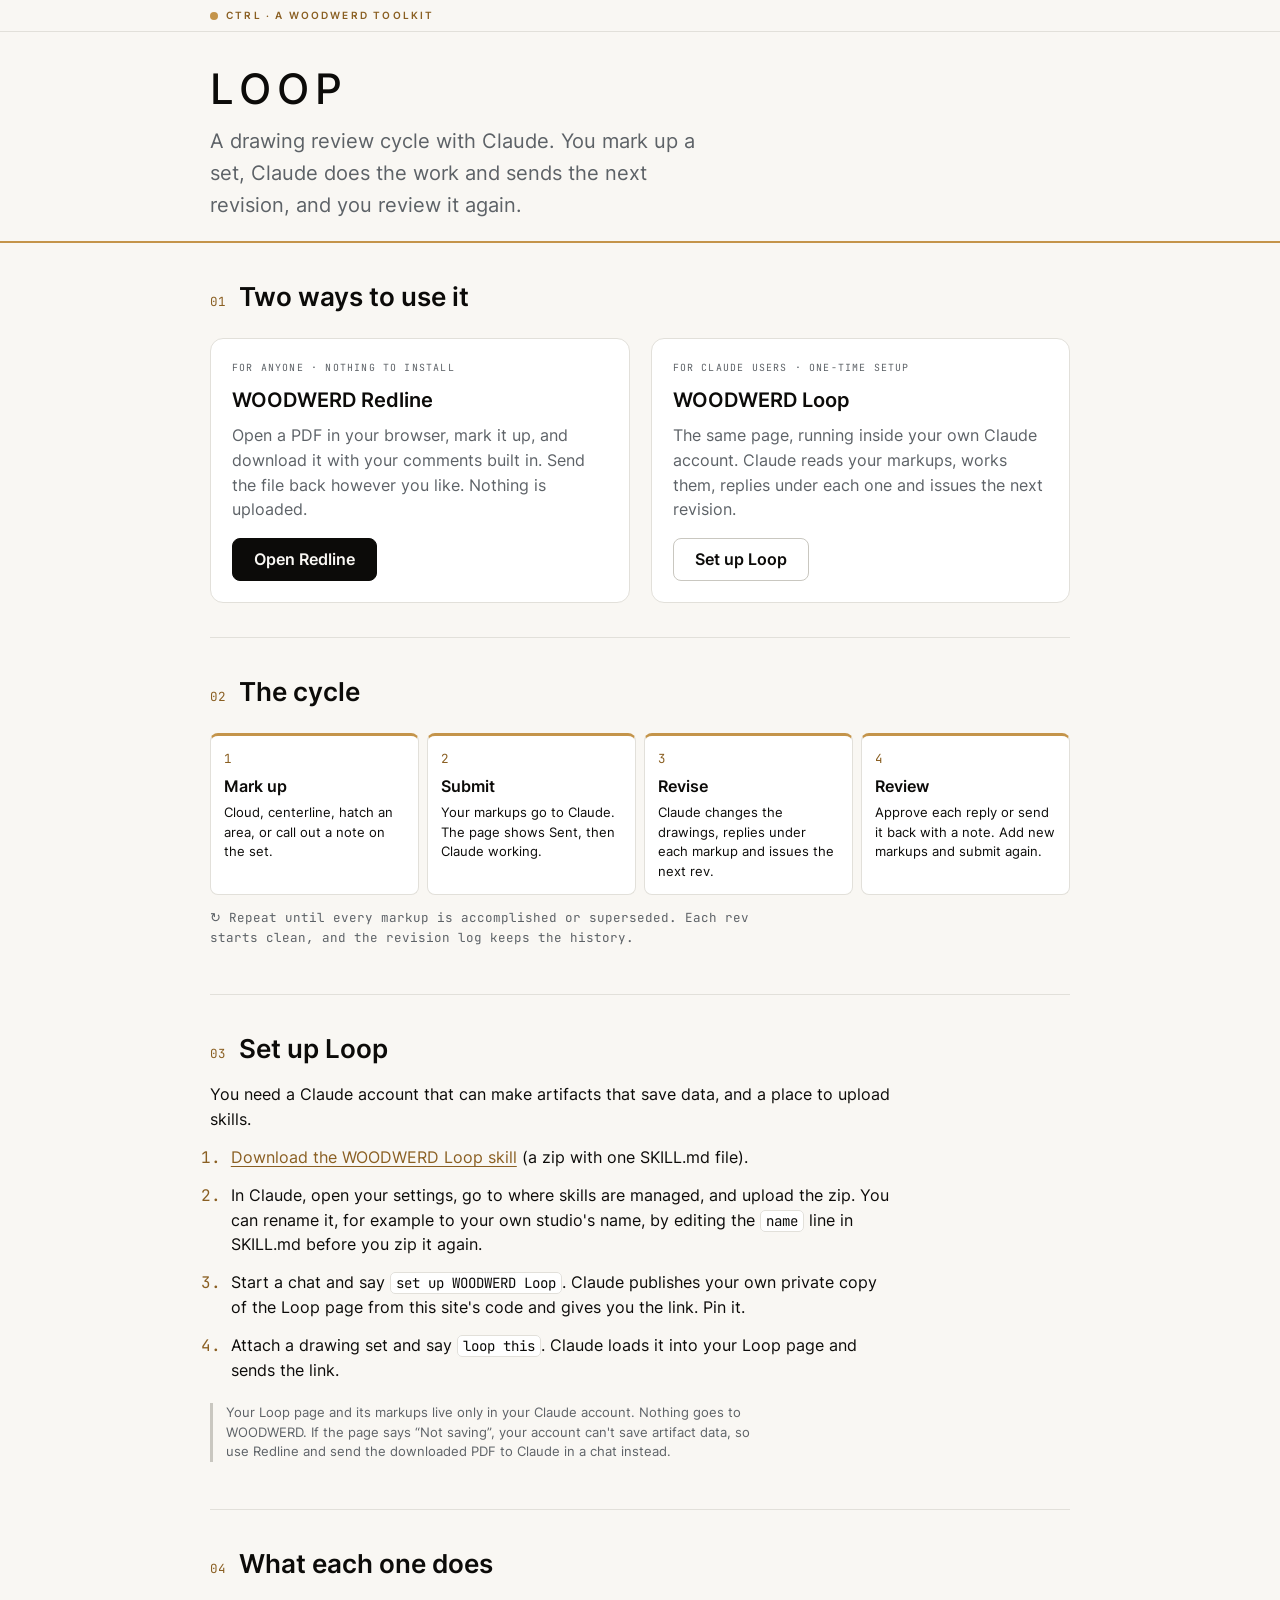
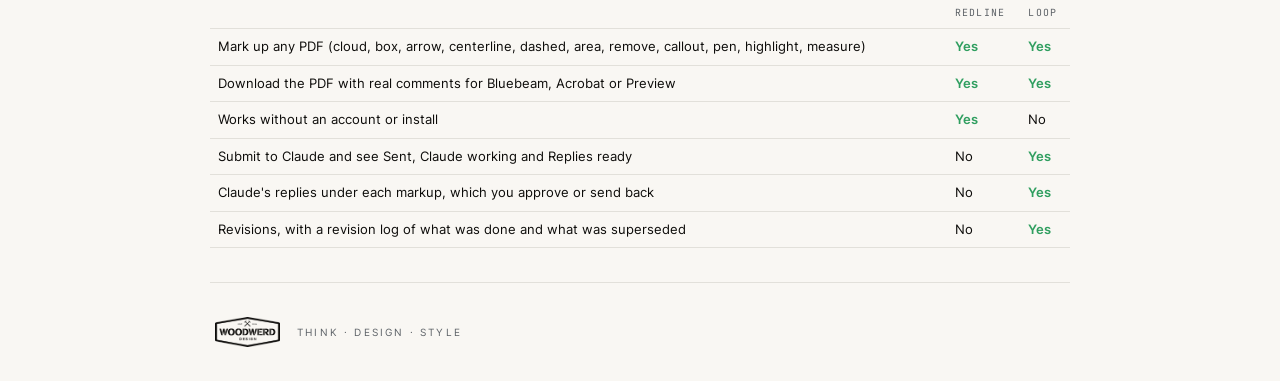
==== loop/index.html @ b903b0ae "Add the WOODWERD Loop page and installable skill loop/ explains Redline vs Loop, the review cycle, a" ====
<!doctype html>
<html lang="en">
<head>
<meta charset="utf-8">
<meta name="viewport" content="width=device-width,initial-scale=1,viewport-fit=cover">
<title>WOODWERD Loop</title>
<meta name="description" content="WOODWERD Loop: a drawing review cycle with Claude. Mark up, submit, get the next revision, repeat.">
<meta name="robots" content="noindex">
<style>
@font-face{font-family:"Inter";font-weight:400;font-display:swap;src:url("../fonts/inter-latin-400-normal.woff2") format("woff2")}
@font-face{font-family:"Inter";font-weight:500;font-display:swap;src:url("../fonts/inter-latin-500-normal.woff2") format("woff2")}
@font-face{font-family:"Inter";font-weight:600;font-display:swap;src:url("../fonts/inter-latin-600-normal.woff2") format("woff2")}
@font-face{font-family:"JetBrains Mono";font-weight:400;font-display:swap;src:url("../fonts/jetbrains-mono-latin-400-normal.woff2") format("woff2")}
:root{
  --accent:#C4944A; --accent-text:#8A5F22; --accent-tint:#F0E2C8;
  --ground:#F9F7F3; --surface:#FFFFFF; --ink:#0C0B09; --ink-soft:#5D6267; --line:#E2E0DA; --line-strong:#C9C7C0; --on-ink:#F9F7F3; --ok:#2F9E5F;
  --sans:"Inter",system-ui,-apple-system,"Segoe UI",Roboto,sans-serif; --mono:"JetBrains Mono",ui-monospace,Menlo,Consolas,monospace;
  --b:16px; --t-micro:calc(var(--b)*.618); --t-cap:calc(var(--b)*.786); --t-h3:calc(var(--b)*1.272); --t-h2:calc(var(--b)*1.618); --t-h1:calc(var(--b)*2.618);
  --s5:5px; --s8:8px; --s13:13px; --s21:21px; --s34:34px; --s55:55px; --r-ctl:8px; --r-box:13px;
}
@media (prefers-color-scheme:dark){:root:not([data-theme="light"]){--accent-text:#D4A85E;--accent-tint:#3A2E16;--ground:#141311;--surface:#1C1A17;--ink:#ECEAE6;--ink-soft:#A3A8AD;--line:#2A2C2F;--line-strong:#3A3D41;--on-ink:#141311;color-scheme:dark}}
:root[data-theme="dark"]{--accent-text:#D4A85E;--accent-tint:#3A2E16;--ground:#141311;--surface:#1C1A17;--ink:#ECEAE6;--ink-soft:#A3A8AD;--line:#2A2C2F;--line-strong:#3A3D41;--on-ink:#141311;color-scheme:dark}
*{box-sizing:border-box}
body{margin:0;background:var(--ground);color:var(--ink);font-family:var(--sans);font-size:var(--b);line-height:1.55}
a{color:var(--accent-text);text-decoration-thickness:1px;text-underline-offset:3px}
:focus-visible{outline:2px solid var(--accent);outline-offset:2px}
.gut{padding-inline:max(16px,env(safe-area-inset-left,0px))}
.wrap{max-width:860px;margin:0 auto}
.strip{border-bottom:1px solid var(--line);font-size:var(--t-cap);padding-block:var(--s8)}
.kit{font-size:var(--t-micro);letter-spacing:.22em;text-transform:uppercase;color:var(--accent-text);font-weight:600;display:flex;align-items:center;gap:var(--s8)}
.dot{width:8px;height:8px;border-radius:50%;background:var(--accent);display:inline-block}
header.hero{border-bottom:2px solid var(--accent);padding-block:var(--s34) var(--s21)}
h1{font-size:var(--t-h1);letter-spacing:.14em;font-weight:500;margin:0;line-height:1.1}
.lede{font-size:var(--t-h3);color:var(--ink-soft);margin:var(--s13) 0 0;max-width:40ch}
section{padding-block:var(--s34);border-bottom:1px solid var(--line)}
h2{font-size:var(--t-h2);font-weight:600;margin:0 0 var(--s13);display:flex;gap:var(--s13);align-items:baseline}
h2 .no{font-family:var(--mono);font-size:var(--t-cap);color:var(--accent-text);font-weight:400}
p{margin:0 0 var(--s13);max-width:68ch}
.pair{display:grid;grid-template-columns:1fr 1fr;gap:var(--s21);margin-top:var(--s21)}
.card{background:var(--surface);border:1px solid var(--line);border-radius:var(--r-box);padding:var(--s21);display:grid;gap:var(--s8);align-content:start}
.card h3{margin:0;font-size:var(--t-h3);font-weight:600}
.card .who{font-family:var(--mono);font-size:var(--t-micro);letter-spacing:.12em;text-transform:uppercase;color:var(--ink-soft)}
.card p{margin:0;color:var(--ink-soft)}
.btn{display:inline-flex;align-items:center;gap:var(--s8);border:1px solid var(--ink);background:var(--ink);color:var(--on-ink);border-radius:var(--r-ctl);padding:var(--s8) var(--s21);font-weight:600;text-decoration:none;justify-self:start;margin-top:var(--s8)}
.btn.ghost{background:transparent;color:var(--ink);border-color:var(--line-strong)}
.cycle{display:grid;grid-template-columns:repeat(4,1fr);gap:var(--s8);margin:var(--s21) 0 0;padding:0;list-style:none;counter-reset:c}
.cycle li{background:var(--surface);border:1px solid var(--line);border-top:3px solid var(--accent);border-radius:var(--r-ctl);padding:var(--s13);font-size:var(--t-cap);counter-increment:c}
.cycle li::before{content:counter(c);display:block;font-family:var(--mono);color:var(--accent-text);margin-bottom:var(--s5)}
.cycle li b{display:block;font-size:var(--b);margin-bottom:var(--s5)}
.back{font-family:var(--mono);font-size:var(--t-cap);color:var(--ink-soft);margin-top:var(--s13)}
ol.steps{padding-left:1.3em;margin:var(--s13) 0 0;display:grid;gap:var(--s13);max-width:68ch}
ol.steps li::marker{font-family:var(--mono);color:var(--accent-text)}
code,kbd{font-family:var(--mono);font-size:.88em;background:var(--surface);border:1px solid var(--line);border-radius:5px;padding:1px 5px}
.note{font-size:var(--t-cap);color:var(--ink-soft);border-left:3px solid var(--line-strong);padding-left:var(--s13);margin-top:var(--s21)}
table{border-collapse:collapse;width:100%;font-size:var(--t-cap);margin-top:var(--s13)}
th,td{text-align:left;padding:var(--s8);border-bottom:1px solid var(--line);vertical-align:top}
th{font-family:var(--mono);font-weight:400;font-size:var(--t-micro);letter-spacing:.12em;text-transform:uppercase;color:var(--ink-soft)}
td.y{color:var(--ok);font-weight:600}
footer{padding-block:var(--s34);font-size:var(--t-cap);color:var(--ink-soft);display:flex;gap:var(--s13);align-items:center;flex-wrap:wrap}
.badge{width:74px;height:30px;background:var(--ink);-webkit-mask:url("../img/woodwerd-badge.png") center/contain no-repeat;mask:url("../img/woodwerd-badge.png") center/contain no-repeat}
.tag{font-size:var(--t-micro);letter-spacing:.22em;text-transform:uppercase}
@media (max-width:700px){.pair{grid-template-columns:1fr}.cycle{grid-template-columns:1fr 1fr}:root{--t-h1:calc(var(--b)*2)}}
</style>
</head>
<body>
<div class="strip gut"><div class="wrap"><span class="kit"><span class="dot" aria-hidden="true"></span>Ctrl · a WOODWERD toolkit</span></div></div>
<header class="hero gut"><div class="wrap">
  <h1>LOOP</h1>
  <p class="lede">A drawing review cycle with Claude. You mark up a set, Claude does the work and sends the next revision, and you review it again.</p>
</div></header>
<main class="gut"><div class="wrap">

<section>
  <h2><span class="no">01</span>Two ways to use it</h2>
  <div class="pair">
    <div class="card">
      <span class="who">For anyone · nothing to install</span>
      <h3>WOODWERD Redline</h3>
      <p>Open a PDF in your browser, mark it up, and download it with your comments built in. Send the file back however you like. Nothing is uploaded.</p>
      <a class="btn" href="../">Open Redline</a>
    </div>
    <div class="card">
      <span class="who">For Claude users · one-time setup</span>
      <h3>WOODWERD Loop</h3>
      <p>The same page, running inside your own Claude account. Claude reads your markups, works them, replies under each one and issues the next revision.</p>
      <a class="btn ghost" href="#install">Set up Loop</a>
    </div>
  </div>
</section>

<section>
  <h2><span class="no">02</span>The cycle</h2>
  <ol class="cycle">
    <li><b>Mark up</b>Cloud, centerline, hatch an area, or call out a note on the set.</li>
    <li><b>Submit</b>Your markups go to Claude. The page shows Sent, then Claude working.</li>
    <li><b>Revise</b>Claude changes the drawings, replies under each markup and issues the next rev.</li>
    <li><b>Review</b>Approve each reply or send it back with a note. Add new markups and submit again.</li>
  </ol>
  <p class="back">↻ Repeat until every markup is accomplished or superseded. Each rev starts clean, and the revision log keeps the history.</p>
</section>

<section id="install">
  <h2><span class="no">03</span>Set up Loop</h2>
  <p>You need a Claude account that can make artifacts that save data, and a place to upload skills.</p>
  <ol class="steps">
    <li><a href="woodwerd-loop.zip" download>Download the WOODWERD Loop skill</a> (a zip with one SKILL.md file).</li>
    <li>In Claude, open your settings, go to where skills are managed, and upload the zip. You can rename it, for example to your own studio's name, by editing the <code>name</code> line in SKILL.md before you zip it again.</li>
    <li>Start a chat and say <kbd>set up WOODWERD Loop</kbd>. Claude publishes your own private copy of the Loop page from this site's code and gives you the link. Pin it.</li>
    <li>Attach a drawing set and say <kbd>loop this</kbd>. Claude loads it into your Loop page and sends the link.</li>
  </ol>
  <p class="note">Your Loop page and its markups live only in your Claude account. Nothing goes to WOODWERD. If the page says “Not saving”, your account can't save artifact data, so use Redline and send the downloaded PDF to Claude in a chat instead.</p>
</section>

<section>
  <h2><span class="no">04</span>What each one does</h2>
  <table>
    <thead><tr><th></th><th>Redline</th><th>Loop</th></tr></thead>
    <tbody>
      <tr><td>Mark up any PDF (cloud, box, arrow, centerline, dashed, area, remove, callout, pen, highlight, measure)</td><td class="y">Yes</td><td class="y">Yes</td></tr>
      <tr><td>Download the PDF with real comments for Bluebeam, Acrobat or Preview</td><td class="y">Yes</td><td class="y">Yes</td></tr>
      <tr><td>Works without an account or install</td><td class="y">Yes</td><td>No</td></tr>
      <tr><td>Submit to Claude and see Sent, Claude working and Replies ready</td><td>No</td><td class="y">Yes</td></tr>
      <tr><td>Claude's replies under each markup, which you approve or send back</td><td>No</td><td class="y">Yes</td></tr>
      <tr><td>Revisions, with a revision log of what was done and what was superseded</td><td>No</td><td class="y">Yes</td></tr>
    </tbody>
  </table>
</section>

</div></main>
<footer class="gut"><div class="wrap" style="display:flex;gap:13px;align-items:center;width:100%"><a href="https://woodwerd.com" aria-label="WOODWERD, woodwerd.com" style="display:flex;gap:13px;align-items:center;color:inherit;text-decoration:none"><span class="badge" aria-hidden="true"></span><span class="tag">Think · Design · Style</span></a></div></footer>
</body>
</html>
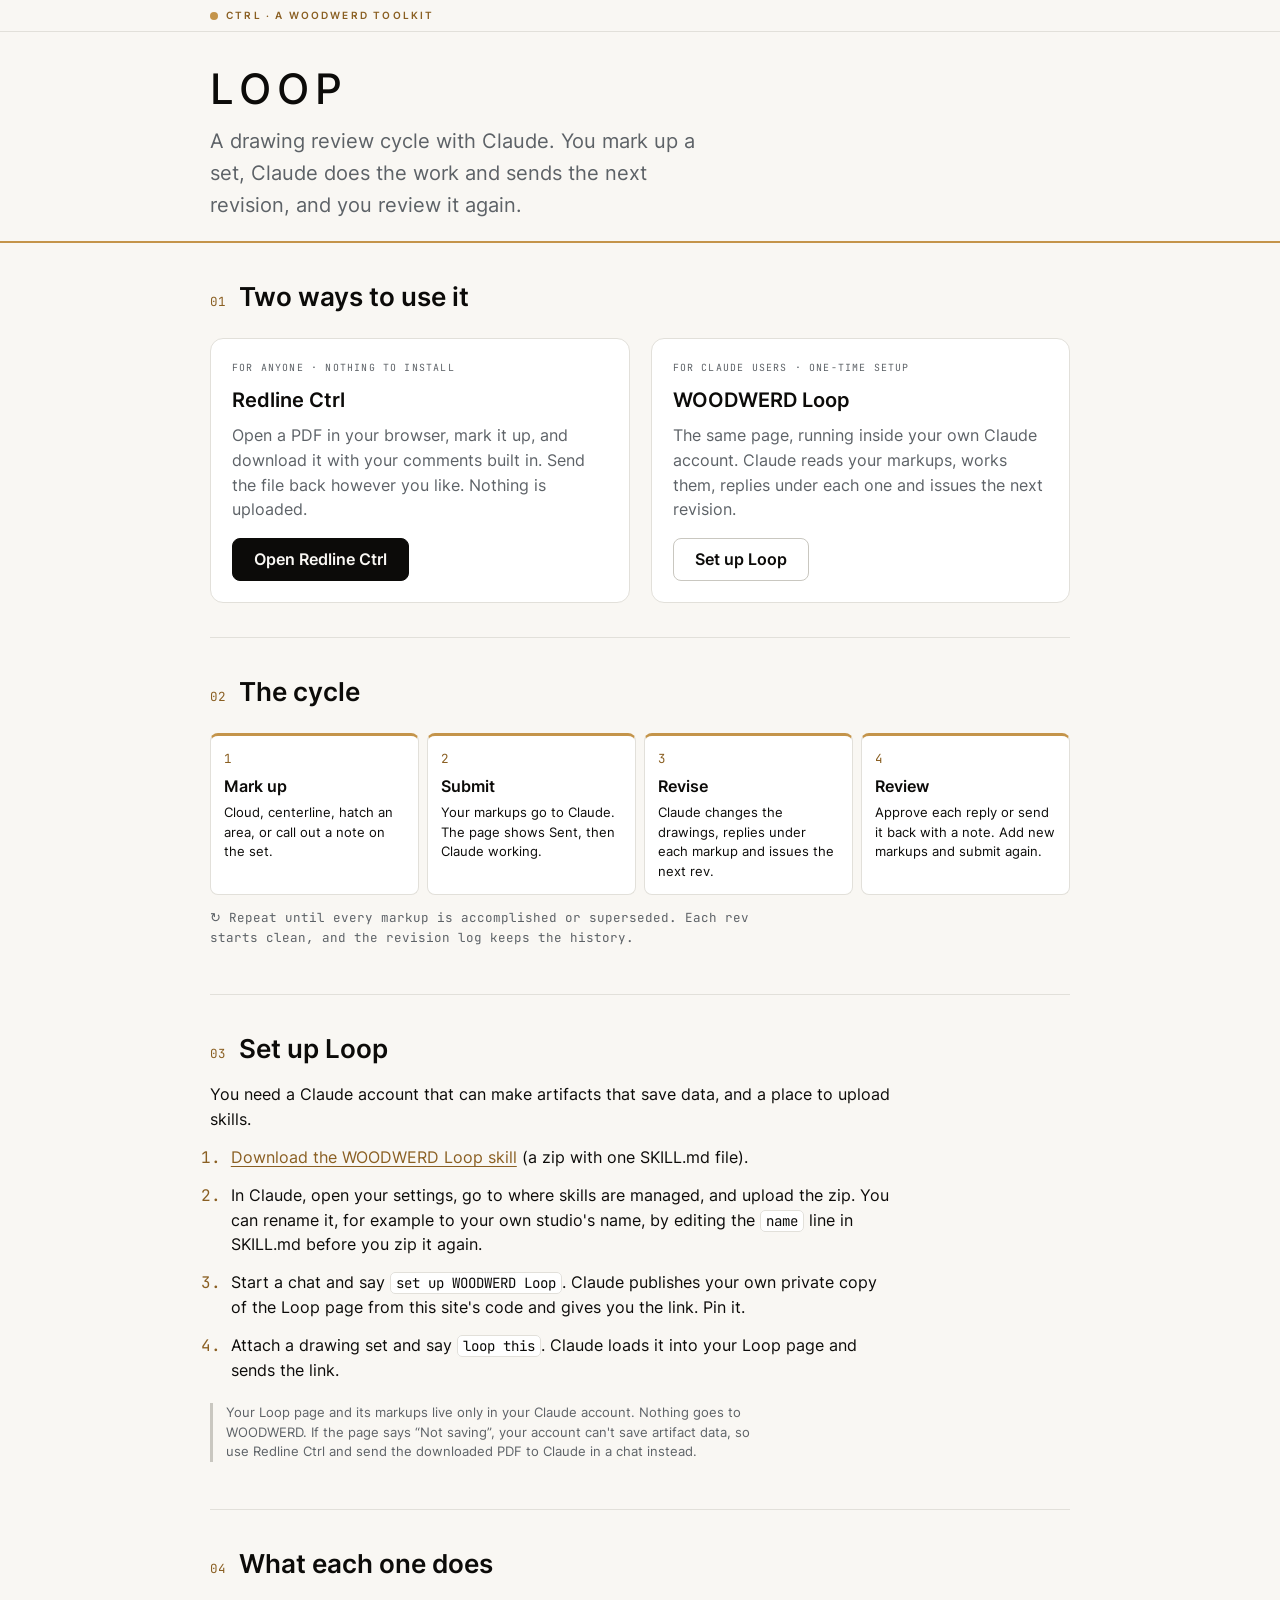
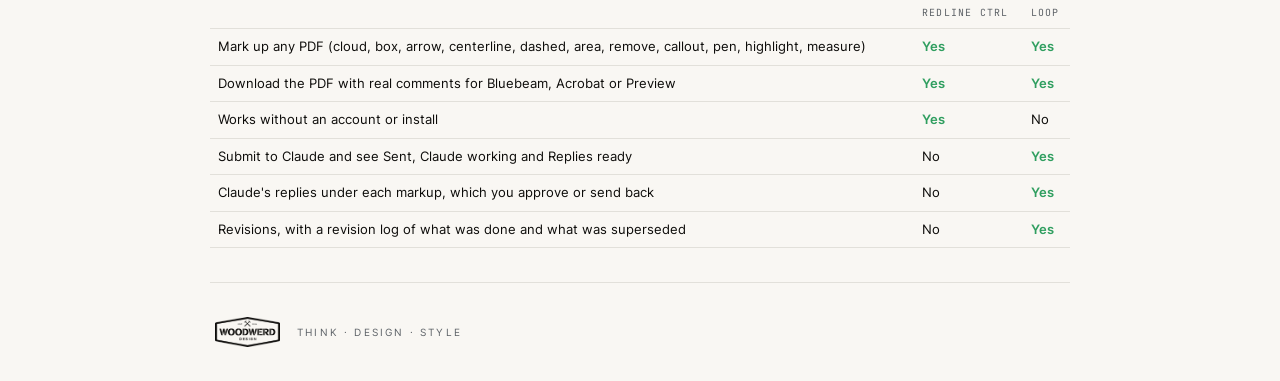
==== commit a0ffd1a3: "Name the public tool Redline Ctrl Co-Authored-By: Claude Opus 5.5 <noreply@anthropic.com> Claude-Ses" ====
--- a/loop/index.html
+++ b/loop/index.html
@@ -75,9 +75,9 @@
   <div class="pair">
     <div class="card">
       <span class="who">For anyone · nothing to install</span>
-      <h3>WOODWERD Redline</h3>
+      <h3>Redline Ctrl</h3>
       <p>Open a PDF in your browser, mark it up, and download it with your comments built in. Send the file back however you like. Nothing is uploaded.</p>
-      <a class="btn" href="../">Open Redline</a>
+      <a class="btn" href="../">Open Redline Ctrl</a>
     </div>
     <div class="card">
       <span class="who">For Claude users · one-time setup</span>
@@ -108,13 +108,13 @@
     <li>Start a chat and say <kbd>set up WOODWERD Loop</kbd>. Claude publishes your own private copy of the Loop page from this site's code and gives you the link. Pin it.</li>
     <li>Attach a drawing set and say <kbd>loop this</kbd>. Claude loads it into your Loop page and sends the link.</li>
   </ol>
-  <p class="note">Your Loop page and its markups live only in your Claude account. Nothing goes to WOODWERD. If the page says “Not saving”, your account can't save artifact data, so use Redline and send the downloaded PDF to Claude in a chat instead.</p>
+  <p class="note">Your Loop page and its markups live only in your Claude account. Nothing goes to WOODWERD. If the page says “Not saving”, your account can't save artifact data, so use Redline Ctrl and send the downloaded PDF to Claude in a chat instead.</p>
 </section>
 
 <section>
   <h2><span class="no">04</span>What each one does</h2>
   <table>
-    <thead><tr><th></th><th>Redline</th><th>Loop</th></tr></thead>
+    <thead><tr><th></th><th>Redline Ctrl</th><th>Loop</th></tr></thead>
     <tbody>
       <tr><td>Mark up any PDF (cloud, box, arrow, centerline, dashed, area, remove, callout, pen, highlight, measure)</td><td class="y">Yes</td><td class="y">Yes</td></tr>
       <tr><td>Download the PDF with real comments for Bluebeam, Acrobat or Preview</td><td class="y">Yes</td><td class="y">Yes</td></tr>
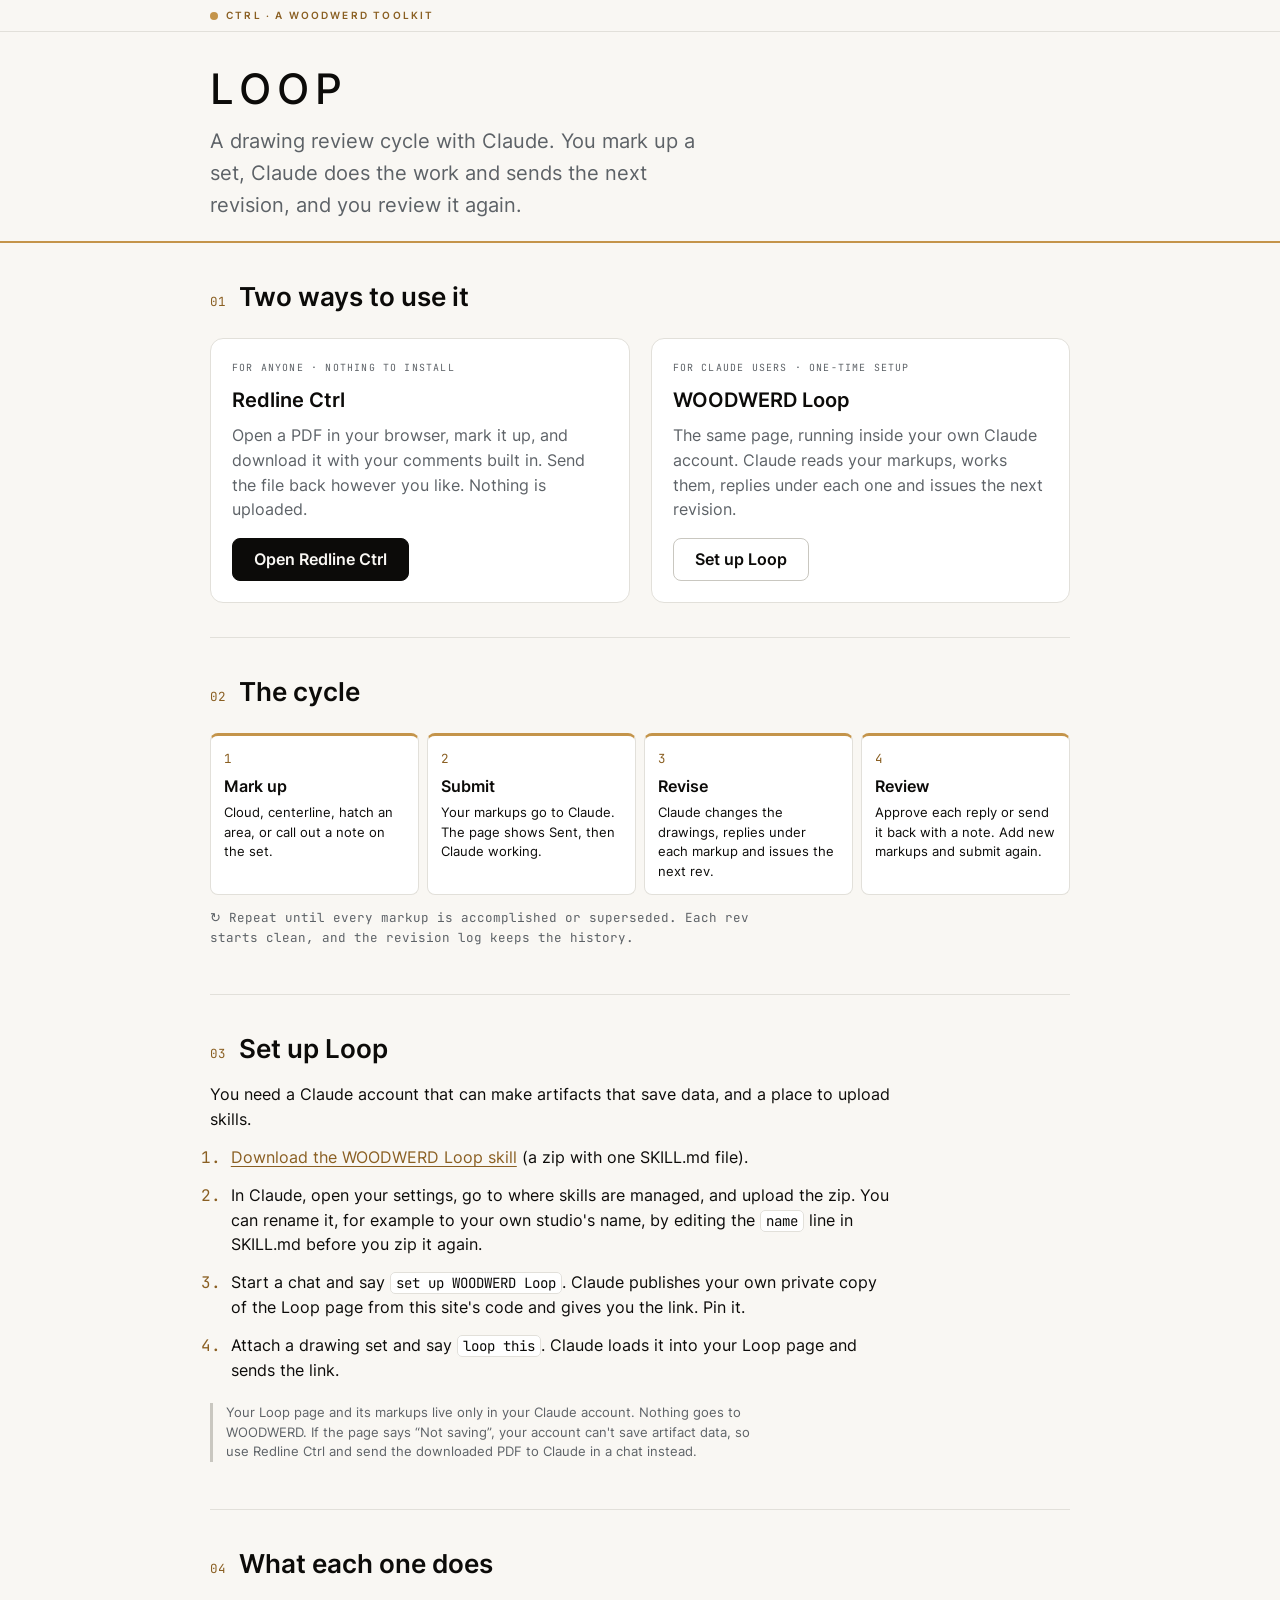
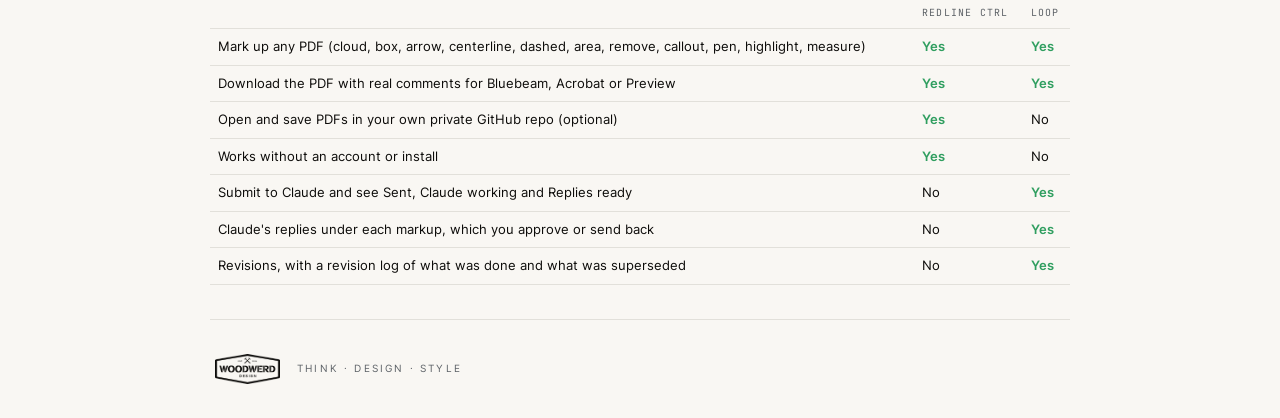
==== commit c0003d66: "Optional Connect GitHub: open PDFs from a private repo and save marked-up copies back Token stays in" ====
--- a/loop/index.html
+++ b/loop/index.html
@@ -118,6 +118,7 @@
     <tbody>
       <tr><td>Mark up any PDF (cloud, box, arrow, centerline, dashed, area, remove, callout, pen, highlight, measure)</td><td class="y">Yes</td><td class="y">Yes</td></tr>
       <tr><td>Download the PDF with real comments for Bluebeam, Acrobat or Preview</td><td class="y">Yes</td><td class="y">Yes</td></tr>
+      <tr><td>Open and save PDFs in your own private GitHub repo (optional)</td><td class="y">Yes</td><td>No</td></tr>
       <tr><td>Works without an account or install</td><td class="y">Yes</td><td>No</td></tr>
       <tr><td>Submit to Claude and see Sent, Claude working and Replies ready</td><td>No</td><td class="y">Yes</td></tr>
       <tr><td>Claude's replies under each markup, which you approve or send back</td><td>No</td><td class="y">Yes</td></tr>
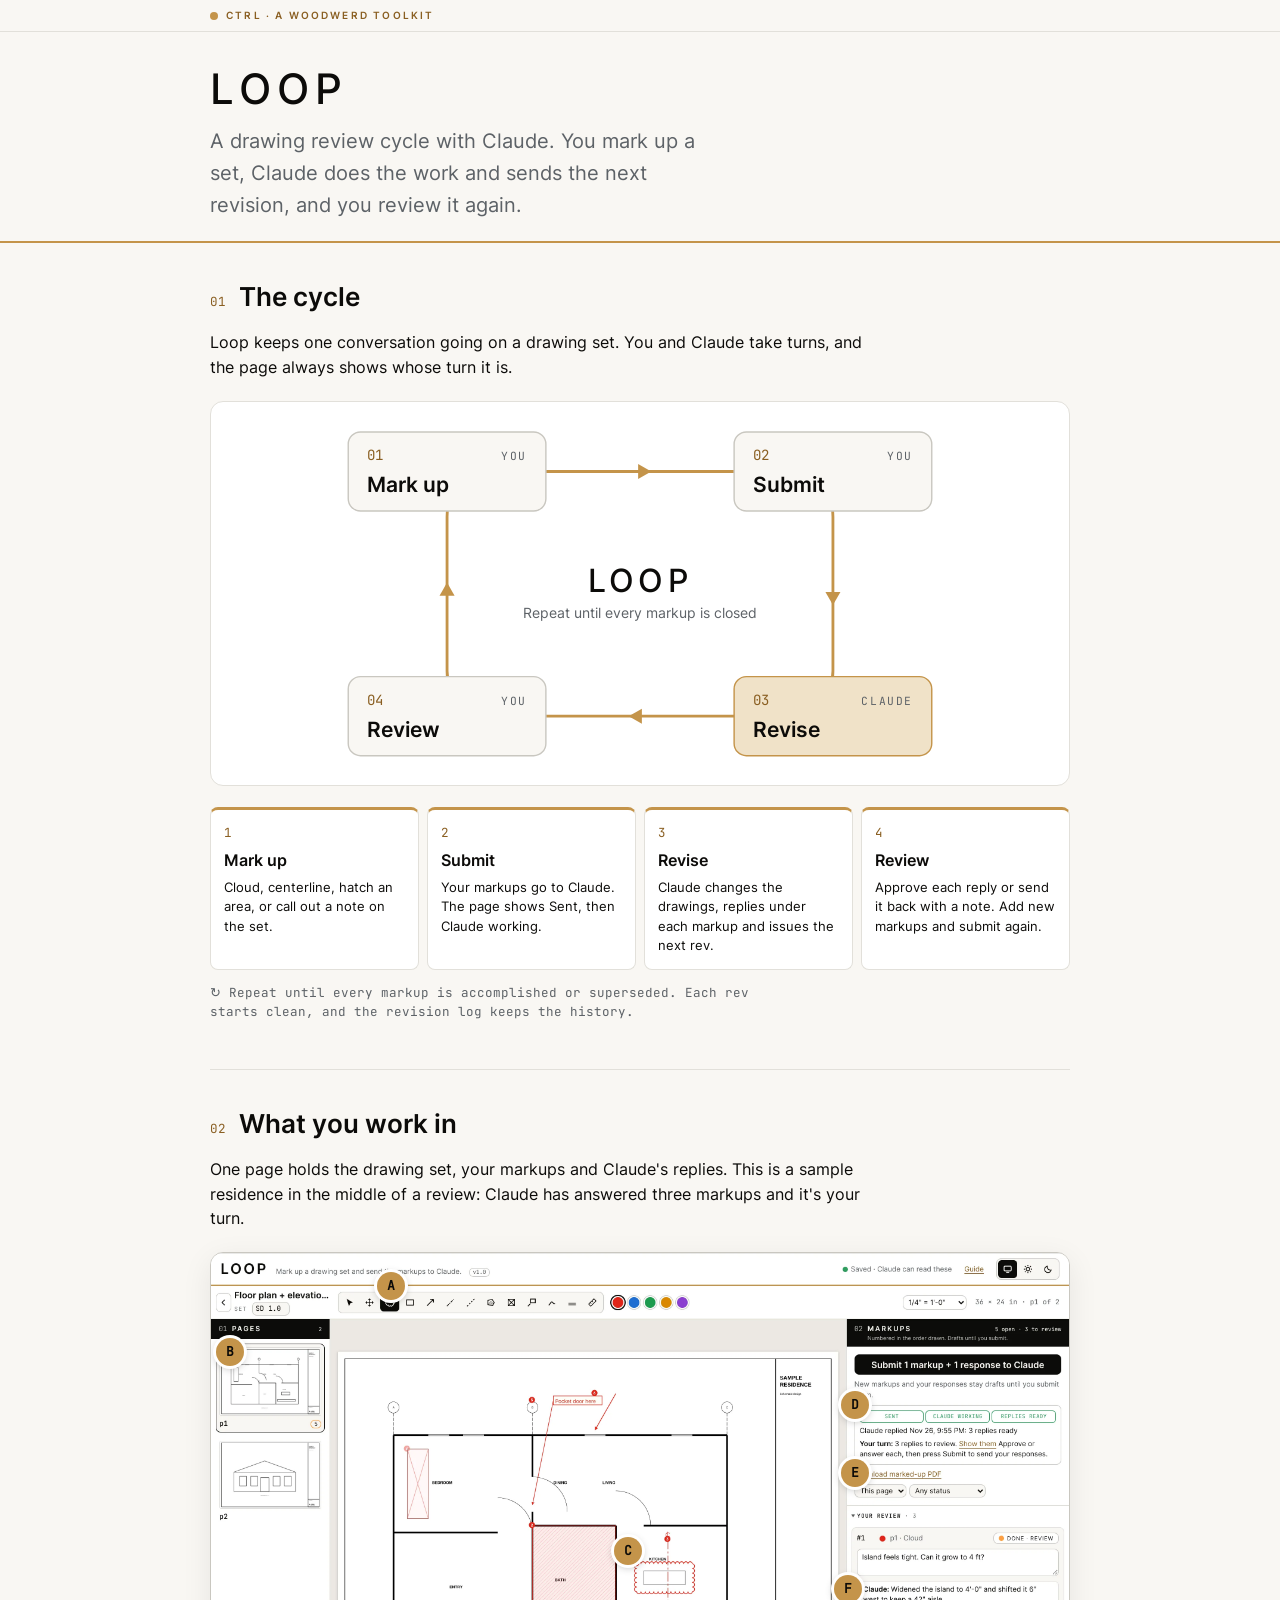
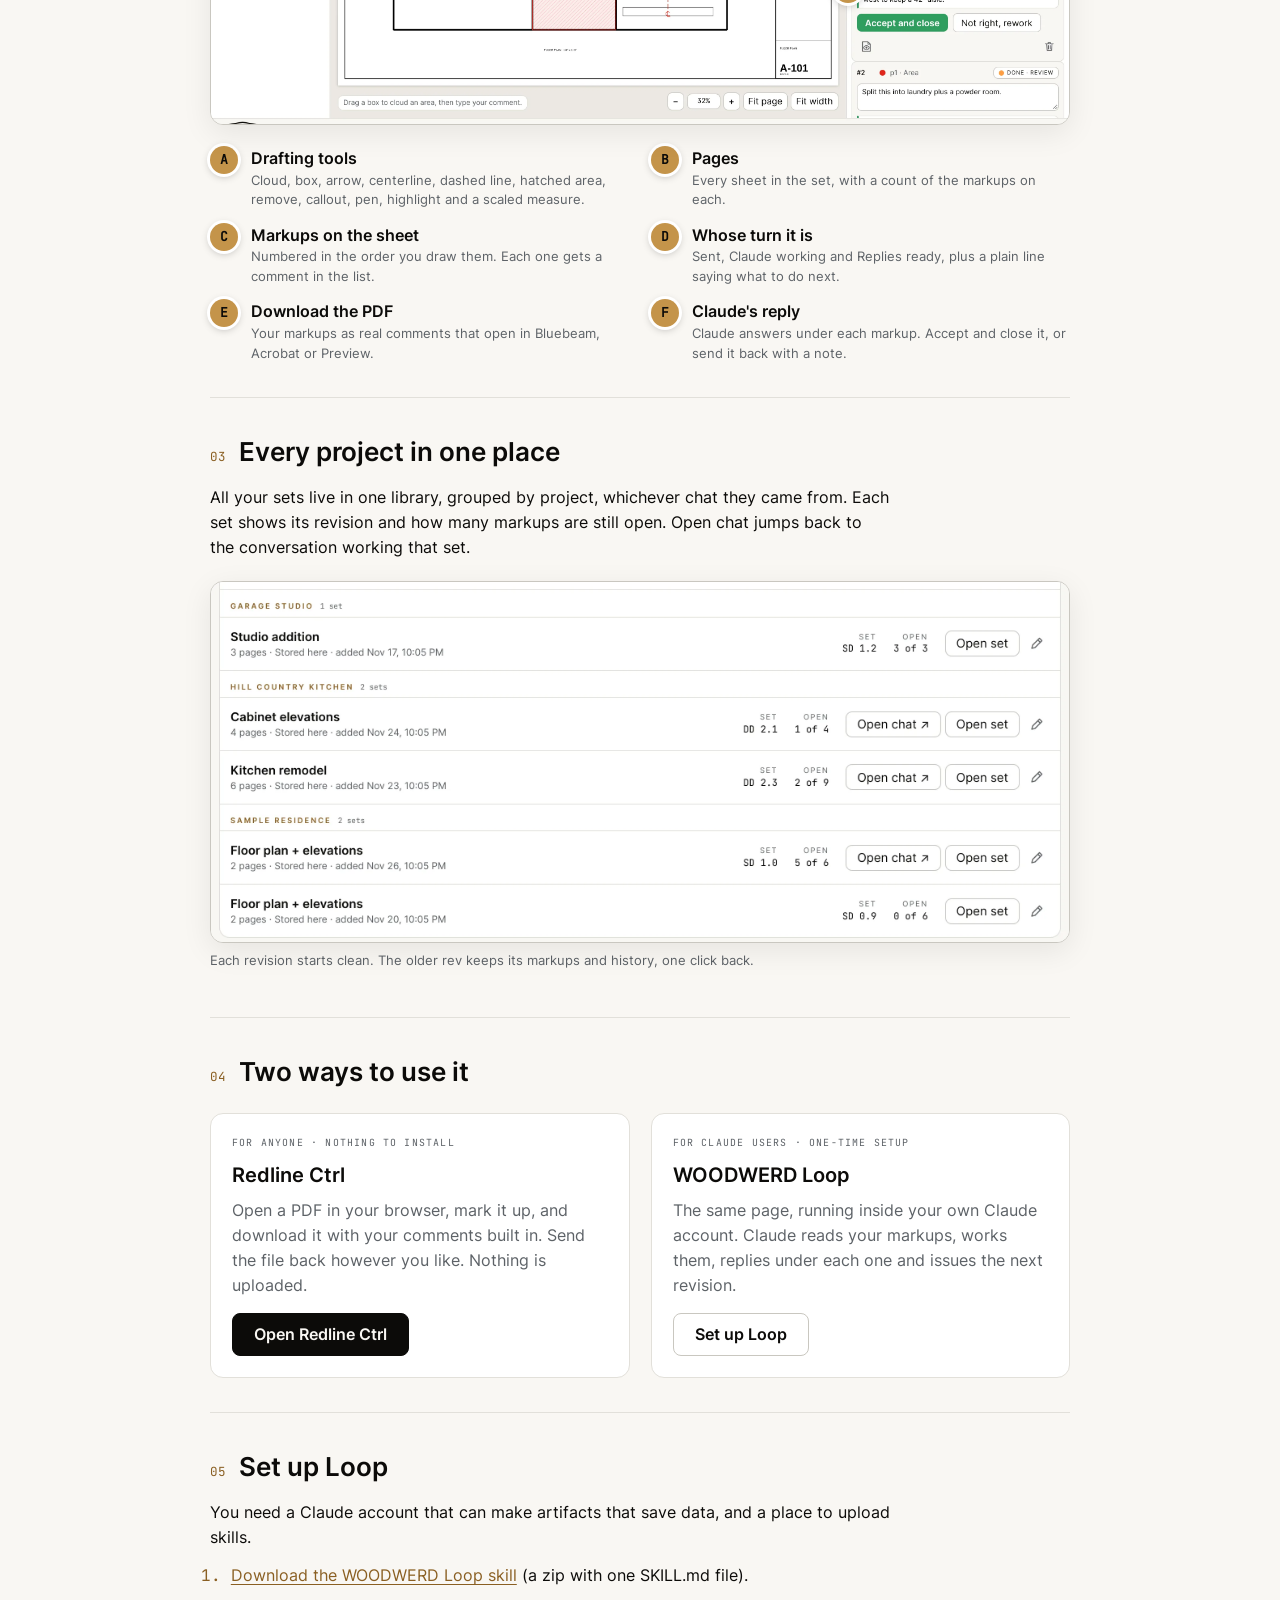
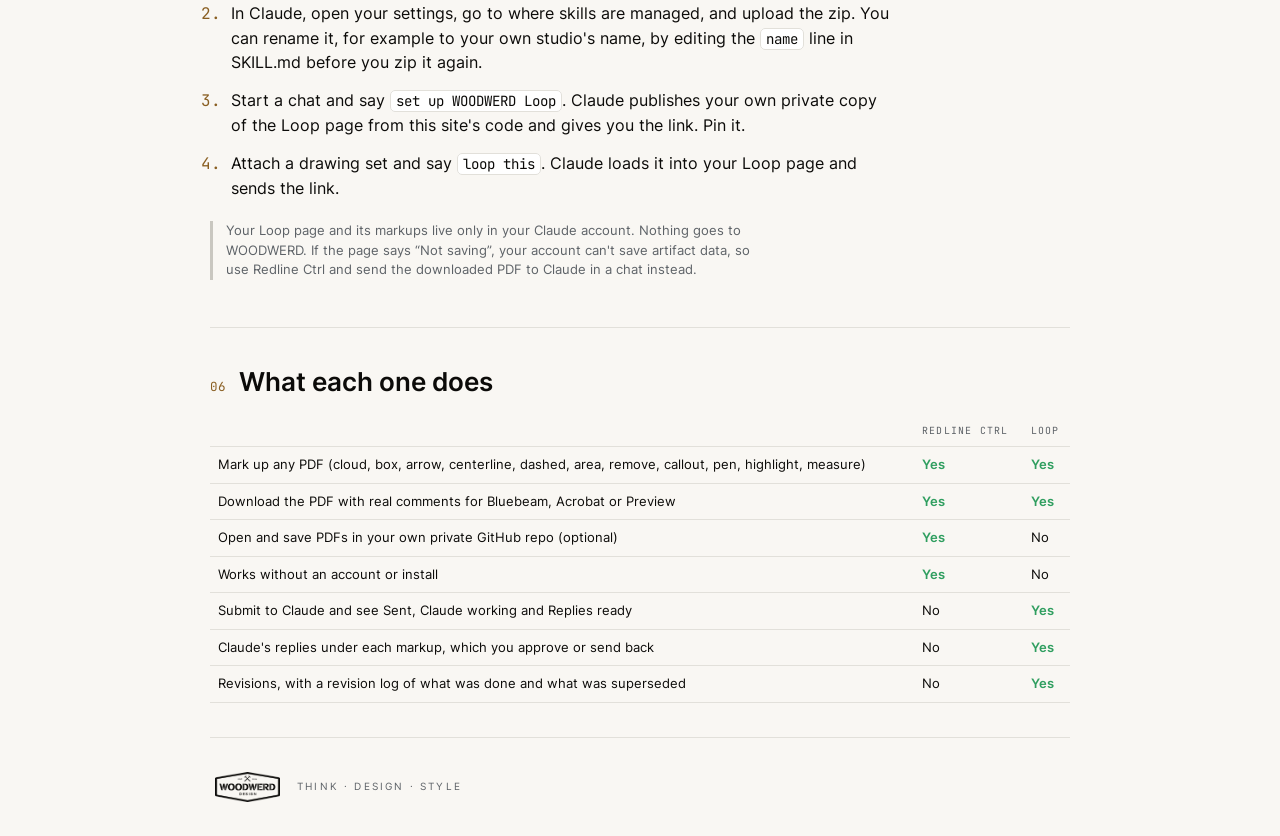
==== commit e68dc80e: "Loop page: add cycle diagram, annotated app tour and project library view Co-Authored-By: Claude Opu" ====
--- a/loop/index.html
+++ b/loop/index.html
@@ -59,6 +59,26 @@
 footer{padding-block:var(--s34);font-size:var(--t-cap);color:var(--ink-soft);display:flex;gap:var(--s13);align-items:center;flex-wrap:wrap}
 .badge{width:74px;height:30px;background:var(--ink);-webkit-mask:url("../img/woodwerd-badge.png") center/contain no-repeat;mask:url("../img/woodwerd-badge.png") center/contain no-repeat}
 .tag{font-size:var(--t-micro);letter-spacing:.22em;text-transform:uppercase}
+.loopfig{margin:var(--s21) 0 0;background:var(--surface);border:1px solid var(--line);border-radius:var(--r-box);padding:var(--s13)}
+.loopfig svg{display:block;width:100%;height:auto;max-width:640px;margin:0 auto}
+.lp-track{fill:none;stroke:var(--accent);stroke-width:3}
+.lp-arrow{fill:var(--accent)}
+.lp-box{fill:var(--ground);stroke:var(--line-strong);stroke-width:1.5}
+.lp-box.cl{fill:var(--accent-tint);stroke:var(--accent)}
+.lp-no{font-family:var(--mono);font-size:15px;fill:var(--accent-text)}
+.lp-t{font-family:var(--sans);font-size:22px;font-weight:600;fill:var(--ink)}
+.lp-who{font-family:var(--mono);font-size:12px;letter-spacing:.14em;fill:var(--ink-soft)}
+.lp-c1{font-family:var(--sans);font-size:34px;font-weight:500;letter-spacing:.14em;fill:var(--ink)}
+.lp-c2{font-family:var(--sans);font-size:15px;fill:var(--ink-soft)}
+.shot{position:relative;margin:var(--s21) 0 0;border:1px solid var(--line-strong);border-radius:var(--r-box);overflow:hidden;background:var(--surface);box-shadow:0 8px 30px rgba(12,11,9,.08)}
+.shot img{display:block;width:100%;height:auto}
+.pin{position:absolute;transform:translate(-50%,-50%);width:28px;height:28px;border-radius:50%;background:var(--accent);color:#0C0B09;font:600 13px/28px var(--mono);text-align:center;box-shadow:0 0 0 3px var(--surface),0 2px 8px rgba(0,0,0,.3)}
+.legend{list-style:none;padding:0;margin:var(--s21) 0 0;display:grid;grid-template-columns:1fr 1fr;gap:var(--s13) var(--s21)}
+.legend li{display:grid;grid-template-columns:28px 1fr;gap:var(--s13);align-items:start;font-size:var(--t-cap);color:var(--ink-soft)}
+.legend .pin{position:static;transform:none}
+.legend b{display:block;color:var(--ink);font-size:var(--b)}
+.cap{font-size:var(--t-cap);color:var(--ink-soft);margin-top:var(--s8)}
+@media (max-width:700px){.legend{grid-template-columns:1fr}.pin{width:20px;height:20px;font-size:10px;line-height:20px}.legend .pin{width:28px;height:28px;font-size:13px;line-height:28px}}
 @media (max-width:700px){.pair{grid-template-columns:1fr}.cycle{grid-template-columns:1fr 1fr}:root{--t-h1:calc(var(--b)*2)}}
 </style>
 </head>
@@ -71,7 +91,40 @@
 <main class="gut"><div class="wrap">
 
 <section>
-  <h2><span class="no">01</span>Two ways to use it</h2>
+  <h2><span class="no">01</span>The cycle</h2>
+  <p>Loop keeps one conversation going on a drawing set. You and Claude take turns, and the page always shows whose turn it is.</p>
+<figure class="loopfig" style="margin-inline:0"><svg viewBox="0 10 680 380" role="img" aria-labelledby="lpT lpD">
+<title id="lpT">The Loop cycle</title><desc id="lpD">Four steps in a loop: you mark up the set, you submit it, Claude revises the drawings and replies, and you review. Then it repeats.</desc>
+<rect class="lp-track" x="135" y="70" width="410" height="260" rx="48"/>
+<path class="lp-arrow" d="M352 70 l-14 -8 v16z"/><path class="lp-arrow" d="M545 212 l-8 -14 h16z"/><path class="lp-arrow" d="M328 330 l14 -8 v16z"/><path class="lp-arrow" d="M135 188 l-8 14 h16z"/>
+<g><rect class="lp-box" x="30" y="28" width="210" height="84" rx="13"/><text class="lp-no" x="50" y="58">01</text><text class="lp-who" x="220" y="58" text-anchor="end">YOU</text><text class="lp-t" x="50" y="92">Mark up</text></g><g><rect class="lp-box" x="440" y="28" width="210" height="84" rx="13"/><text class="lp-no" x="460" y="58">02</text><text class="lp-who" x="630" y="58" text-anchor="end">YOU</text><text class="lp-t" x="460" y="92">Submit</text></g><g><rect class="lp-box cl" x="440" y="288" width="210" height="84" rx="13"/><text class="lp-no" x="460" y="318">03</text><text class="lp-who" x="630" y="318" text-anchor="end">CLAUDE</text><text class="lp-t" x="460" y="352">Revise</text></g><g><rect class="lp-box" x="30" y="288" width="210" height="84" rx="13"/><text class="lp-no" x="50" y="318">04</text><text class="lp-who" x="220" y="318" text-anchor="end">YOU</text><text class="lp-t" x="50" y="352">Review</text></g>
+<text class="lp-c1" x="340" y="198" text-anchor="middle">LOOP</text><text class="lp-c2" x="340" y="226" text-anchor="middle">Repeat until every markup is closed</text>
+</svg></figure>
+  <ol class="cycle">
+    <li><b>Mark up</b>Cloud, centerline, hatch an area, or call out a note on the set.</li>
+    <li><b>Submit</b>Your markups go to Claude. The page shows Sent, then Claude working.</li>
+    <li><b>Revise</b>Claude changes the drawings, replies under each markup and issues the next rev.</li>
+    <li><b>Review</b>Approve each reply or send it back with a note. Add new markups and submit again.</li>
+  </ol>
+  <p class="back">↻ Repeat until every markup is accomplished or superseded. Each rev starts clean, and the revision log keeps the history.</p>
+</section>
+
+<section>
+  <h2><span class="no">02</span>What you work in</h2>
+  <p>One page holds the drawing set, your markups and Claude's replies. This is a sample residence in the middle of a review: Claude has answered three markups and it's your turn.</p>
+  <figure class="shot" style="margin-inline:0"><img src="img/ui-full.webp" width="1440" height="790" alt="The Loop page showing a floor plan with red markups, a page list on the left, a toolbar on top, and a markup list on the right with Claude's reply and Accept and close or Not right, rework buttons." loading="lazy"><span class="pin" style="left:21%;top:7%" aria-hidden="true">A</span><span class="pin" style="left:2.2%;top:21%" aria-hidden="true">B</span><span class="pin" style="left:48.6%;top:63.3%" aria-hidden="true">C</span><span class="pin" style="left:75%;top:32.3%" aria-hidden="true">D</span><span class="pin" style="left:75%;top:46.8%" aria-hidden="true">E</span><span class="pin" style="left:74.3%;top:71.3%" aria-hidden="true">F</span></figure>
+  <ol class="legend"><li><span class="pin" aria-hidden="true">A</span><span><b>Drafting tools</b>Cloud, box, arrow, centerline, dashed line, hatched area, remove, callout, pen, highlight and a scaled measure.</span></li><li><span class="pin" aria-hidden="true">B</span><span><b>Pages</b>Every sheet in the set, with a count of the markups on each.</span></li><li><span class="pin" aria-hidden="true">C</span><span><b>Markups on the sheet</b>Numbered in the order you draw them. Each one gets a comment in the list.</span></li><li><span class="pin" aria-hidden="true">D</span><span><b>Whose turn it is</b>Sent, Claude working and Replies ready, plus a plain line saying what to do next.</span></li><li><span class="pin" aria-hidden="true">E</span><span><b>Download the PDF</b>Your markups as real comments that open in Bluebeam, Acrobat or Preview.</span></li><li><span class="pin" aria-hidden="true">F</span><span><b>Claude's reply</b>Claude answers under each markup. Accept and close it, or send it back with a note.</span></li></ol>
+</section>
+
+<section>
+  <h2><span class="no">03</span>Every project in one place</h2>
+  <p>All your sets live in one library, grouped by project, whichever chat they came from. Each set shows its revision and how many markups are still open. Open chat jumps back to the conversation working that set.</p>
+  <figure class="shot" style="margin-inline:0"><img src="img/ui-lib.webp" width="1060" height="445" alt="The Loop library with sets grouped under project headings, each with its revision, open markup count, and Open chat and Open set buttons." loading="lazy"></figure>
+  <p class="cap">Each revision starts clean. The older rev keeps its markups and history, one click back.</p>
+</section>
+
+<section>
+  <h2><span class="no">04</span>Two ways to use it</h2>
   <div class="pair">
     <div class="card">
       <span class="who">For anyone · nothing to install</span>
@@ -88,19 +141,10 @@
   </div>
 </section>
 
-<section>
-  <h2><span class="no">02</span>The cycle</h2>
-  <ol class="cycle">
-    <li><b>Mark up</b>Cloud, centerline, hatch an area, or call out a note on the set.</li>
-    <li><b>Submit</b>Your markups go to Claude. The page shows Sent, then Claude working.</li>
-    <li><b>Revise</b>Claude changes the drawings, replies under each markup and issues the next rev.</li>
-    <li><b>Review</b>Approve each reply or send it back with a note. Add new markups and submit again.</li>
-  </ol>
-  <p class="back">↻ Repeat until every markup is accomplished or superseded. Each rev starts clean, and the revision log keeps the history.</p>
-</section>
+
 
 <section id="install">
-  <h2><span class="no">03</span>Set up Loop</h2>
+  <h2><span class="no">05</span>Set up Loop</h2>
   <p>You need a Claude account that can make artifacts that save data, and a place to upload skills.</p>
   <ol class="steps">
     <li><a href="woodwerd-loop.zip" download>Download the WOODWERD Loop skill</a> (a zip with one SKILL.md file).</li>
@@ -112,7 +156,7 @@
 </section>
 
 <section>
-  <h2><span class="no">04</span>What each one does</h2>
+  <h2><span class="no">06</span>What each one does</h2>
   <table>
     <thead><tr><th></th><th>Redline Ctrl</th><th>Loop</th></tr></thead>
     <tbody>
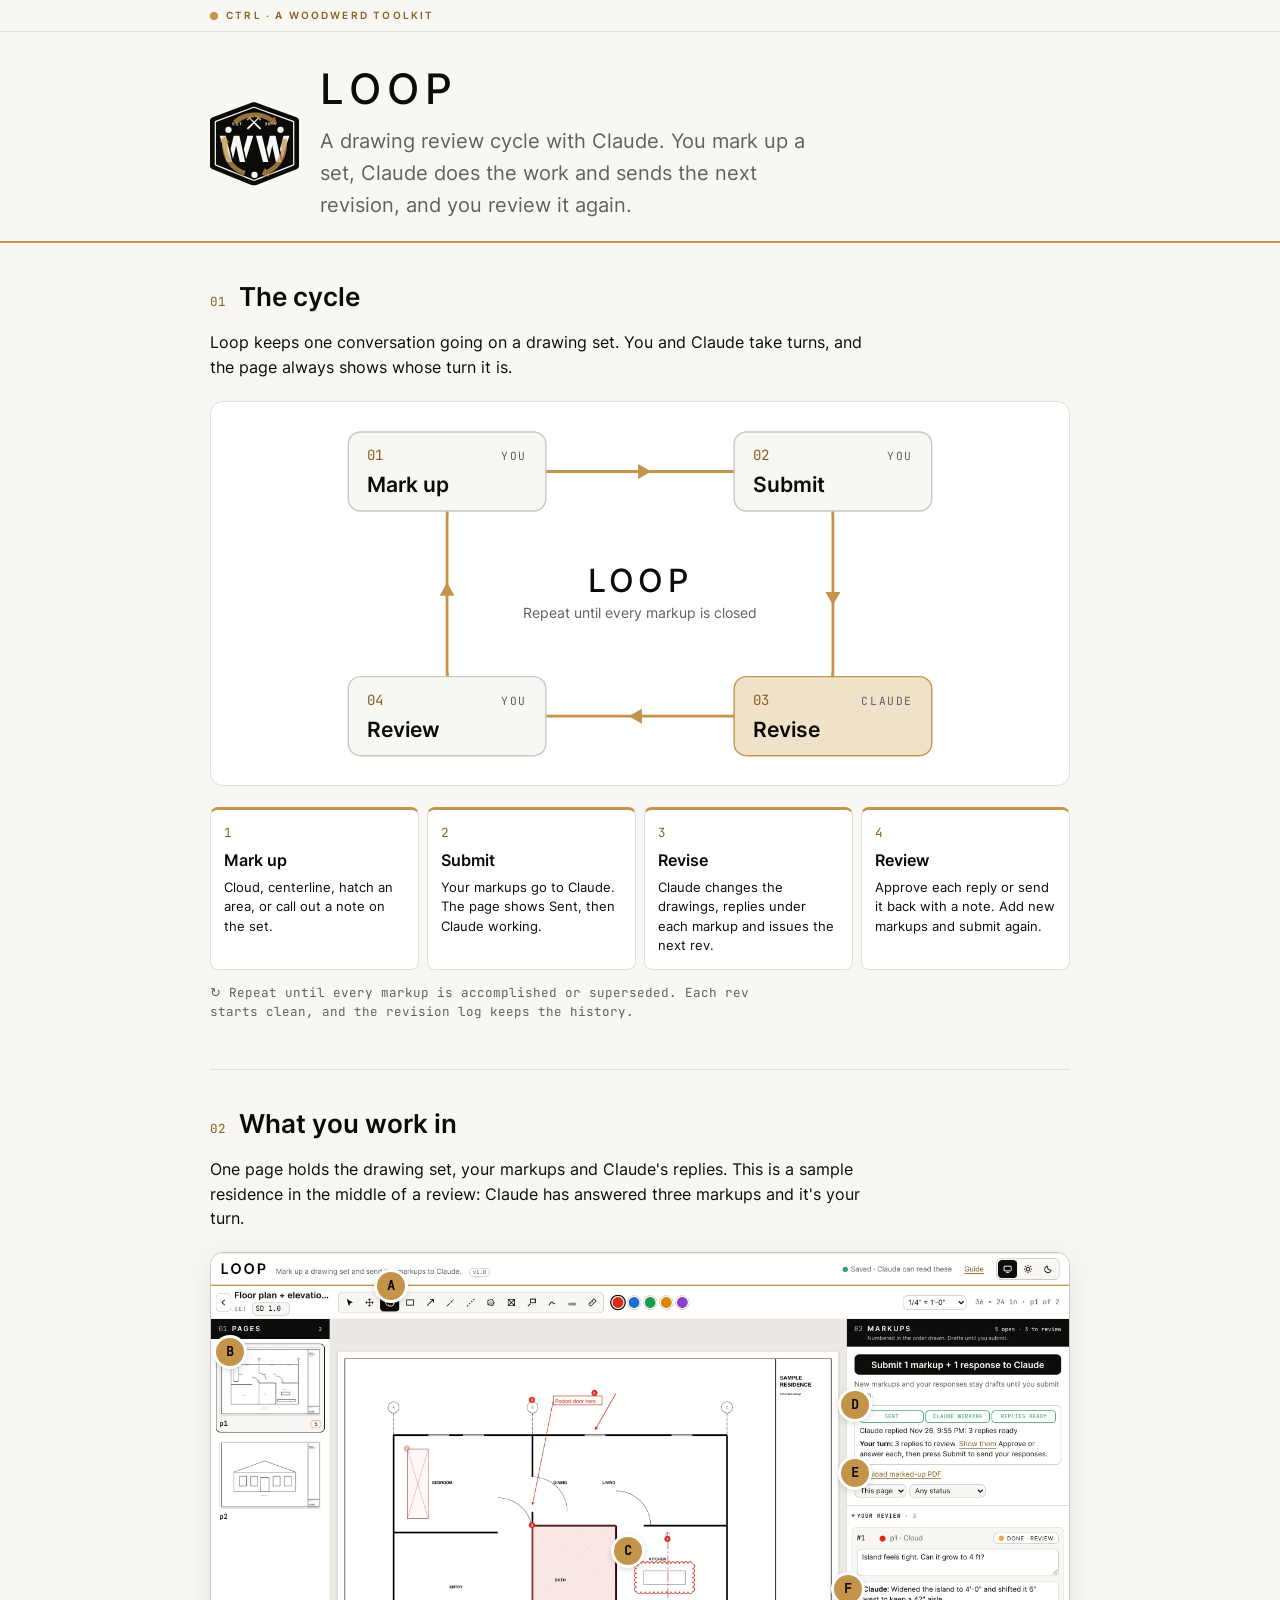
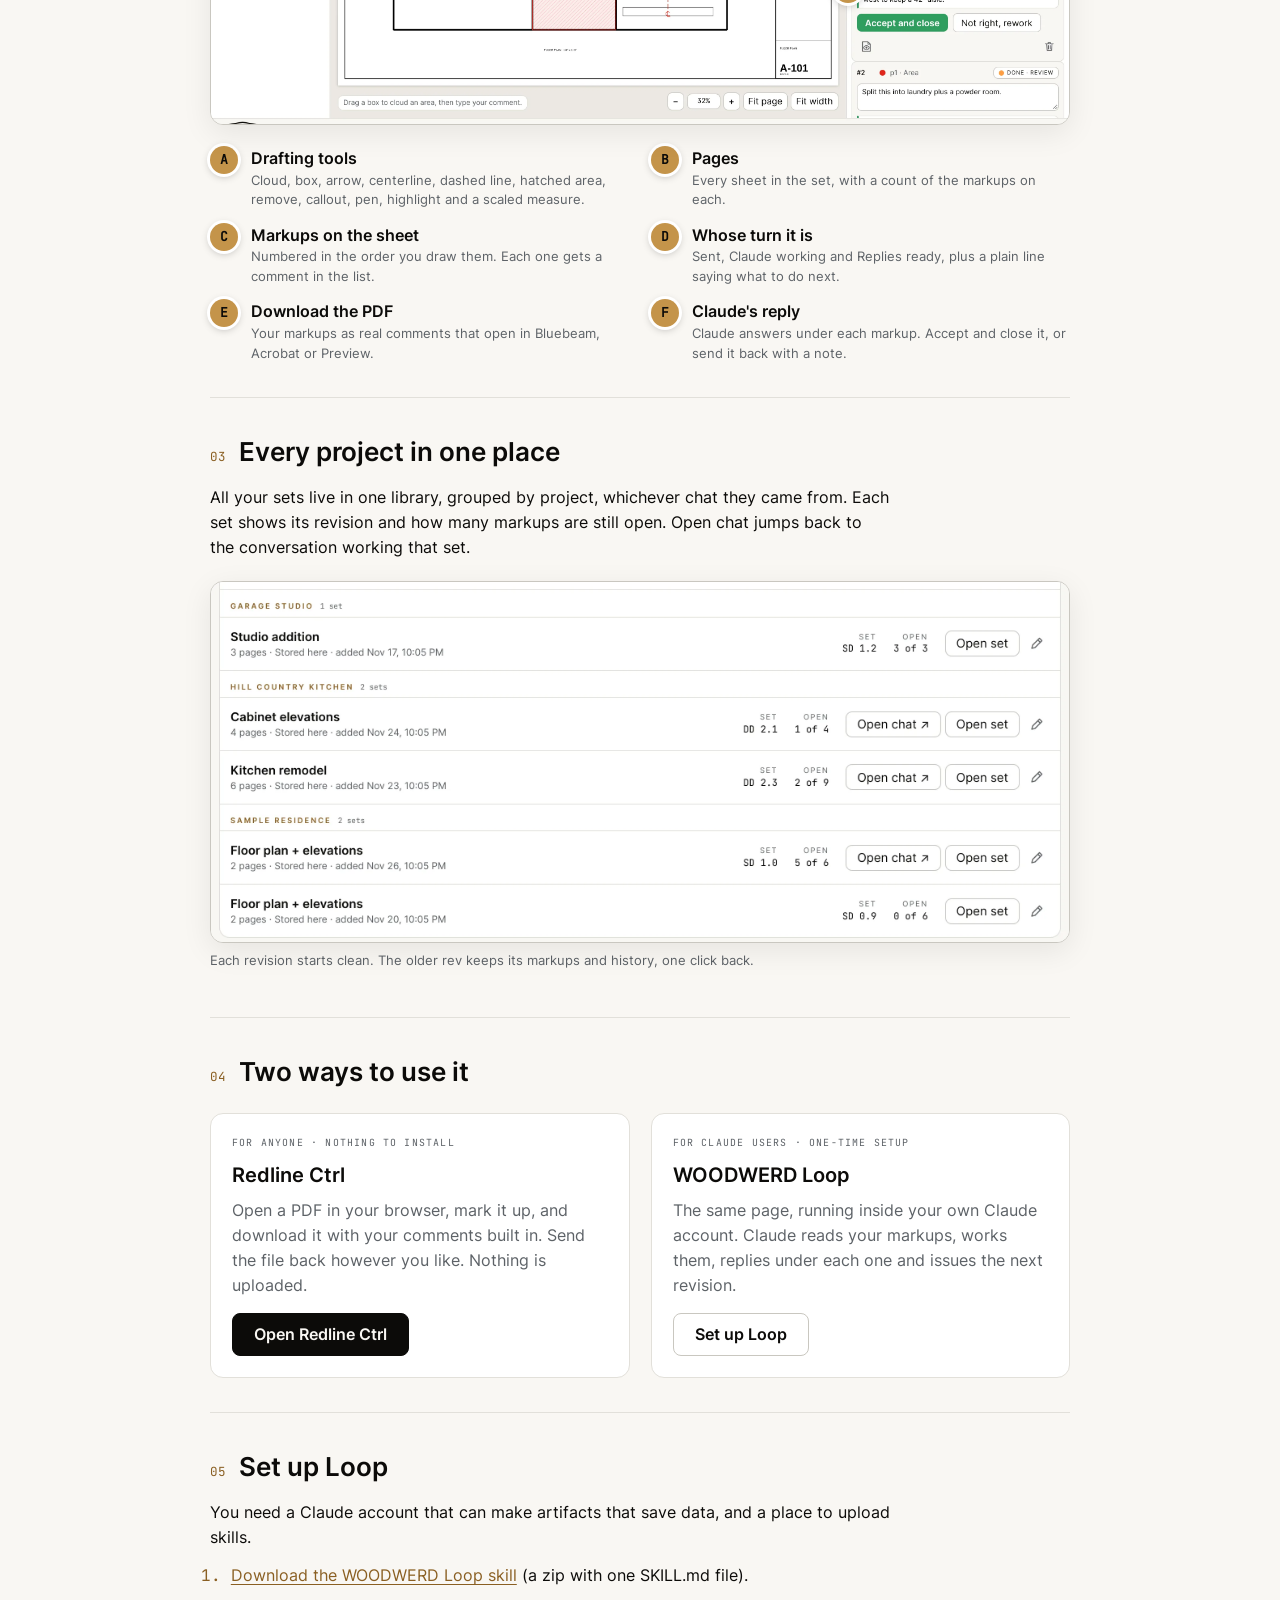
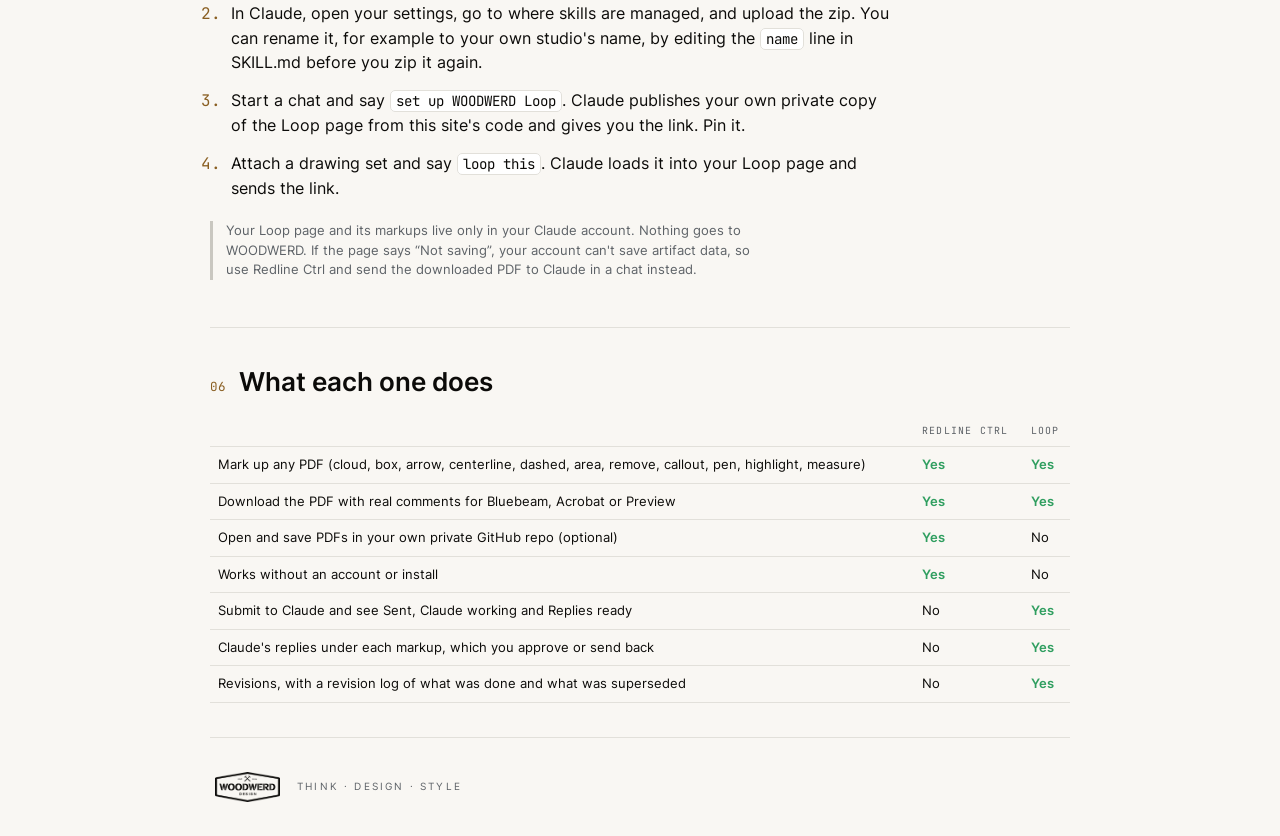
==== commit 6c5779bd: "Loop page: add the Loop app icon (inverted WW button with three gold arrows) as favicon and hero mar" ====
--- a/loop/index.html
+++ b/loop/index.html
@@ -6,6 +6,9 @@
 <title>WOODWERD Loop</title>
 <meta name="description" content="WOODWERD Loop: a drawing review cycle with Claude. Mark up, submit, get the next revision, repeat.">
 <meta name="robots" content="noindex">
+<link rel="icon" type="image/svg+xml" href="img/loop-icon.svg">
+<link rel="icon" type="image/png" sizes="32x32" href="img/loop-icon-32.png">
+<link rel="apple-touch-icon" href="img/loop-icon-180.png">
 <style>
 @font-face{font-family:"Inter";font-weight:400;font-display:swap;src:url("../fonts/inter-latin-400-normal.woff2") format("woff2")}
 @font-face{font-family:"Inter";font-weight:500;font-display:swap;src:url("../fonts/inter-latin-500-normal.woff2") format("woff2")}
@@ -29,6 +32,9 @@
 .strip{border-bottom:1px solid var(--line);font-size:var(--t-cap);padding-block:var(--s8)}
 .kit{font-size:var(--t-micro);letter-spacing:.22em;text-transform:uppercase;color:var(--accent-text);font-weight:600;display:flex;align-items:center;gap:var(--s8)}
 .dot{width:8px;height:8px;border-radius:50%;background:var(--accent);display:inline-block}
+.appicon{width:89px;height:89px;flex:none;display:block}
+.herohd{display:flex;align-items:center;gap:var(--s21)}
+@media (max-width:560px){.appicon{width:55px;height:55px}.herohd{gap:var(--s13)}}
 header.hero{border-bottom:2px solid var(--accent);padding-block:var(--s34) var(--s21)}
 h1{font-size:var(--t-h1);letter-spacing:.14em;font-weight:500;margin:0;line-height:1.1}
 .lede{font-size:var(--t-h3);color:var(--ink-soft);margin:var(--s13) 0 0;max-width:40ch}
@@ -85,8 +91,8 @@
 <body>
 <div class="strip gut"><div class="wrap"><span class="kit"><span class="dot" aria-hidden="true"></span>Ctrl · a WOODWERD toolkit</span></div></div>
 <header class="hero gut"><div class="wrap">
-  <h1>LOOP</h1>
-  <p class="lede">A drawing review cycle with Claude. You mark up a set, Claude does the work and sends the next revision, and you review it again.</p>
+  <div class="herohd"><img class="appicon" src="img/loop-icon.svg" alt="" width="89" height="89"><div><h1>LOOP</h1>
+  <p class="lede">A drawing review cycle with Claude. You mark up a set, Claude does the work and sends the next revision, and you review it again.</p></div></div>
 </div></header>
 <main class="gut"><div class="wrap">
 
